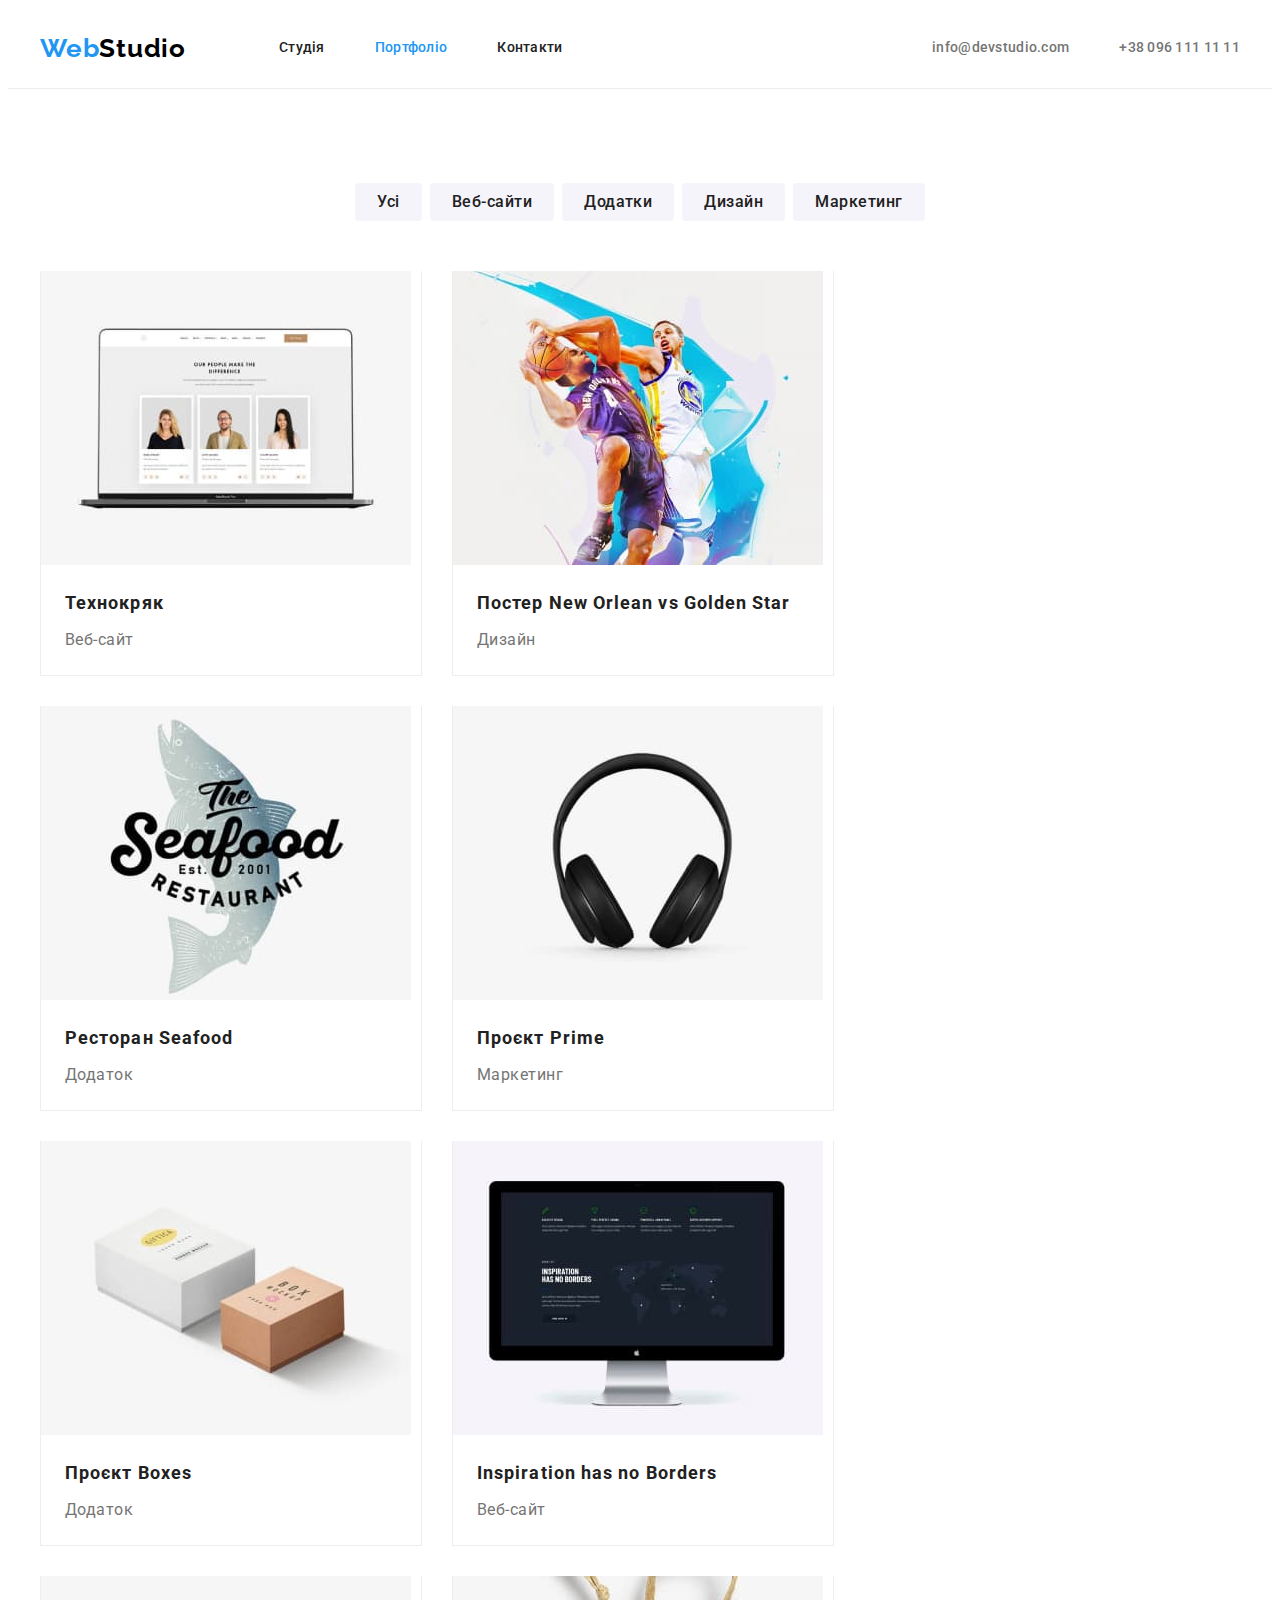
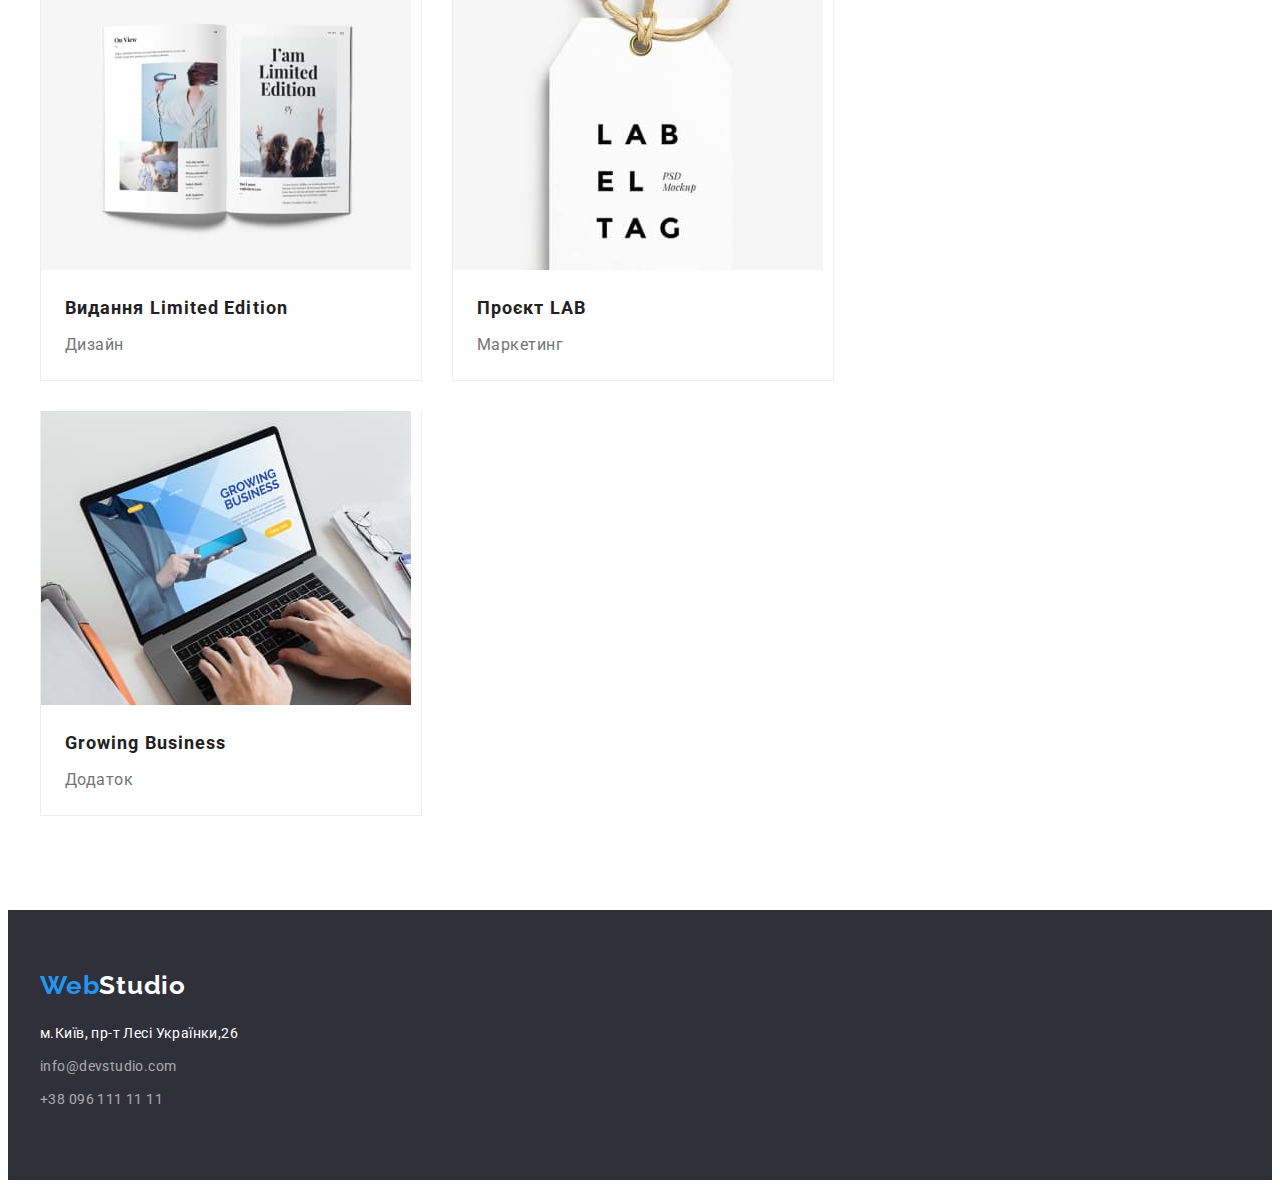
==== portfolio.html @ c578d0a9 "hw4" ====
<!DOCTYPE html>
<html lang="uk">

<head>
    <meta charset="UTF-8" />
    <meta http-equiv="X-UA-Compatible" content="IE=edge" />
    <meta name="viewport" content="width=device-width, initial-scale=1.0" />
    <title>Студія</title>
    <link
        href="https://fonts.googleapis.com/css2?family=Raleway:wght@700&family=Roboto:wght@400;500;700;900&display=swap"
        rel="stylesheet" />
    <link rel="stylesheet" href="https://cdnjs.cloudflare.com/ajax/libs/modern-normalize/1.1.0/modern-normalize.min.css"
        integrity="sha512-wpPYUAdjBVSE4KJnH1VR1HeZfpl1ub8YT/NKx4PuQ5NmX2tKuGu6U/JRp5y+Y8XG2tV+wKQpNHVUX03MfMFn9Q=="
        crossorigin="anonymous" referrerpolicy="no-referrer" />
    <link rel="stylesheet" href="./css/styles.css" />
</head>
<body>
    <header class="header">
        <div class="container header-container header-navigation">
            <a class="logo" href="/index.html"> <span class="logo-part-one">Web</span>Studio</a>
            <nav>
                <ul class="header-list header-navigation">
                    <li class="header-item"><a class="header-link link" href="./index.html">Студія</a></li>
                    <li class="header-item"><a class="header-link link current" href="./portfolio.html">Портфоліо</a></li>
                    <li class="header-item"><a class="header-link link" href="">Контакти</a></li>
                </ul>
            </nav>
            <ul class="header-list-contacts header-navigation">
                <li class="header-mail">
                    <a class="header-link link" href="mailto:info@devstudio.com">info@devstudio.com</a>
                </li>
                <li class="header-tel"><a class="header-link link" href="tel:+380961111111">+38 096 111 11 11</a></li>
            </ul>
        </div>
    </header>
		<main>
			<section class="hero-portfolio">
				<h1 class="visually-hidden">Portfolio</h1>
				<div class="container container-portfolio">
					<ul class="portfolio-list list">
						<li class="portfolio-item"><button class="portfolio-btn" type="button">Усі</button></li>
						<li class="portfolio-item"><button class="portfolio-btn" type="button">Веб-сайти</button></li>
						<li class="portfolio-item"><button class="portfolio-btn" type="button">Додатки</button></li>
						<li class="portfolio-item"><button class="portfolio-btn" type="button">Дизайн</button></li>
						<li class="portfolio-item"><button class="portfolio-btn" type="button">Маркетинг</button></li>
					</ul>
					<ul class="portfolio-information-list list">
						<li class="portfolio-information-item">
							<img src="./images/portfolio-img1.jpg" alt="портфоліо-фото" />
							<div class="portfolio-item-content"
								><h2 class="portfolio-information-title">Технокряк</h2>
								<p class="portfolio-information-text">Веб-сайт</p>
							</div>
						</li>
						<li class="portfolio-information-item">
							<img src="./images/portfolio-img2.jpg" alt="портфоліо-фото" />
							<div class="portfolio-item-content"
								><h2 class="portfolio-information-title">Постер New Orlean vs Golden Star</h2>
								<p class="portfolio-information-text">Дизайн</p></div
							>
						</li>
						<li class="portfolio-information-item">
							<img src="./images/portfolio-img3.jpg" alt="портфоліо-фото" />
							<div class="portfolio-item-content">
								<h2 class="portfolio-information-title">Ресторан Seafood</h2>
								<p class="portfolio-information-text">Додаток</p></div
							>
						</li>
						<li class="portfolio-information-item">
							<img src="./images/portfolio-img4.jpg" alt="портфоліо-фото" />
							<div class="portfolio-item-content"
								><h2 class="portfolio-information-title">Проєкт Prime</h2>
								<p class="portfolio-information-text">Маркетинг</p></div
							>
						</li>
						<li class="portfolio-information-item">
							<img src="./images/portfolio-img5.jpg" alt="портфоліо-фото" />
							<div class="portfolio-item-content"
								><h2 class="portfolio-information-title">Проєкт Boxes</h2>
								<p class="portfolio-information-text">Додаток</p></div
							>
						</li>
						<li class="portfolio-information-item">
							<img src="./images/portfolio-img6.jpg" alt="портфоліо-фото" />
							<div class="portfolio-item-content"
								><h2 class="portfolio-information-title">Inspiration has no Borders</h2>
								<p class="portfolio-information-text">Веб-сайт</p></div
							>
						</li>
						<li class="portfolio-information-item">
							<img src="./images/portfolio-img7.jpg" alt="портфоліо-фото" />
							<div class="portfolio-item-content"
								><h2 class="portfolio-information-title">Видання Limited Edition</h2>
								<p class="portfolio-information-text">Дизайн</p></div
							>
						</li>
						<li class="portfolio-information-item">
							<img src="./images/portfolio-img8.jpg" alt="портфоліо-фото" />
							<div class="portfolio-item-content">
								<h2 class="portfolio-information-title">Проєкт LAB</h2>
								<p class="portfolio-information-text">Маркетинг</p></div
							>
						</li>
						<li class="portfolio-information-item">
							<img src="./images/portfolio-img9.jpg" alt="портфоліо-фото" />
							<div class="portfolio-item-content">
								<h2 class="portfolio-information-title">Growing Business</h2>
								<p class="portfolio-information-text">Додаток</p></div
							>
						</li>
					</ul>
				</div>
			</section>
		</main>
		<footer class="footer">
			<div class="container container-footer">
				<a class="logo footer-logo" href=""> <span class="logo-part-one">Web</span>Studio</a>
				<address>
					<ul class="footer-list list">
						<li class="footer-item">
							<a
								class="footer-item link contacts-address"
								href="https://goo.gl/maps/geFY9pYuJp3y2TrKA"
								target="_blank"
								rel="noopener noreferrer"
							>
								м.Київ, пр-т Лесі Українки,26</a
							>
						</li>
						<li class="footer-item">
							<a class="footer-item-mail link contacts-address" href="mailto:info@devstudio.com"> info@devstudio.com</a>
						</li>
						<li class="footer-item">
							<a class="footer-item-tel link contacts-address" href="tel:+380961111111">+38 096 111 11 11</a>
						</li>
					</ul>
				</address>
			</div>
		</footer>
	</body>
</html>
---- css/styles.css ----
:root {
	--top-color: #000000;
	--common-color: #ffffff;
	--title-common-color: #212121;
	--contact-color: #757575;
	--active-link-color: #2196f3;
	--background-common-color: #2f303a;
}

p,
h1,
h2,
h3,
h4,
h5,
h6 {
	margin: 0;
}

ul,
ol {
	margin: 0;
	padding-left: 0;
	list-style: none;
}

button {
	cursor: pointer;
}

address {
	font-style: normal;
}

.container {
    width: 1200px;
    padding-left: 15px;
    padding-right: 15px;
    margin: 0 auto;
}
/* --------------------body-------------------- */
body {
	background-color: var(--common-color);
	font-family: "Roboto", sans-serif;
	color: var(--top-color);
}

/*------------------- Header -------------------*/
.header {
	border-bottom: 1px solid #ECECEC;
}
.header-container {
	gap: 93px;
}
.header-navigation {
	display: flex;
		align-items: center;
		justify-content: space-between;
}
.header-list {
	gap: 50px;
}
.header-list-contacts {
	margin-left: auto;
	gap: 50px;
}
.logo {
	font-family: "Raleway", sans-serif;
	font-style: normal;
	font-weight: 700;
	font-size: 26px;
	line-height: 1.19;
	letter-spacing: 0.03em;
	color: var(--top-color);
	text-decoration: none;
}
.logo-part-one {
	color: var(--active-link-color);
}

.list {
	list-style: none;
}

.link {
	text-decoration: none;
}

.header-link {
	font-weight: 500;
	font-size: 14px;
	line-height: 1.14;
	letter-spacing: 0.02em;
	color: var(--title-common-color);
	padding: 32px 0;
	display: block;
}
.header-link:hover,
.header-link:focus {
	color: var(--active-link-color);
}

.header-list-contacts a {
	color: var(--contact-color);
}

/* ----------------------HERO------------------------*/
.hero {
	background-color: var(--background-common-color);
padding: 200px 0;
}

.hero-title {
	font-weight: 900;
	font-size: 44px;
	line-height: 1.36;
	text-align: center;
	letter-spacing: 0.06em;
	text-transform: uppercase;
	color: var(--common-color);
    margin-bottom: 40px;
    max-width: 696px;
	margin-left: auto;
		margin-right: auto

}
.hero-btn {
	font-family: inherit;
	font-style: normal;
	font-weight: 700;
	font-size: 16px;
	line-height: 1.88;
	letter-spacing: 0.06em;
	color: var(--common-color);
	background-color: var(--active-link-color);
	display: block;
	margin: 0 auto; 
	padding: 10px 32px;
	background: #2196F3;
		box-shadow: 0px 4px 4px rgba(0, 0, 0, 0.15);
		border-radius: 4px;
		min-width: 216px;
}
.hero-btn:hover,
.hero-btn:focus {
	background-color: #188ce8;
}

/* --------------About---------------- */
.about {
padding: 94px 0;
}
.occupation {
	padding-bottom: 94px;
}
.list {
	display: flex;
	gap: 30px;
}
.about-item {
	width: calc(100% / 3 - 30px);
}

.about-title {
	font-weight: 700;
	font-size: 14px;
	line-height: 1.14;
	letter-spacing: 0.03em;
	text-transform: uppercase;
	color: #212121;
    margin-bottom: 10px;
}
.about-text {
	font-weight: 400;
	font-size: 14px;
	line-height: 1.71;
	letter-spacing: 0.03em;
	color: var(--contact-color);
	max-width: 270px;
}
.title {
	font-weight: 700;
	font-size: 36px;
	line-height: 1.17;
	text-align: center;
	letter-spacing: 0.03em;
	color: var(--title-common-color);
	margin-bottom: 50px;
}

/* -------------------team----------------------- */
.team {
	background: #f5f4fa;
	padding: 94px 0;
}
.team-item {
	width: calc(100% / 4 - 30px);
	background: #FFFFFF;
	box-shadow: 0px 1px 3px rgba(0, 0, 0, 0.12), 0px 1px 1px rgba(0, 0, 0, 0.14), 0px 2px 1px rgba(0, 0, 0, 0.2);
	border-radius: 0px 0px 4px 4px;
}

.team-item-content {
	padding-top: 30px;
	padding-bottom: 30px;
}
.team-title {
	font-weight: 500;
	font-size: 16px;
	line-height: 1.19;
	text-align: center;
	letter-spacing: 0.03em;
	color: var(--title-common-color);
	margin-bottom: 10px;
}
.team-text {
	font-weight: 400;
	font-size: 16px;
	line-height: 1.19;
	text-align: center;
	letter-spacing: 0.03em;
	color: var(--contact-color);
}

/* -------------Footer-------------- */
.footer {
	background: var(--background-common-color);
	padding: 60px 0;
}

.footer-list {
	color: inherit;
	display: block;
}
.footer-logo {
	display: block;
	color: var(--common-color);
	margin-bottom: 20px;
}
.footer-item-mail,
.footer-item-tel {
	font-weight: 400;
	font-size: 14px;
	line-height: 1.72;
	letter-spacing: 0.03em;
	color: rgba(255, 255, 255, 0.6);
}
.footer-item-mail {
	margin-bottom: 9px;
}
.footer-item {
	font-weight: 400;
	font-size: 14px;
	line-height: 1.72;
	letter-spacing: 0.03em;
	color: var(--common-color);
	margin-bottom: 9px;
}
.contacts-address {
	font-style: normal;
	margin-bottom: 9px;
}

/* -------------Portfolio------------- */
.current {
	color: var(--active-link-color);
}
.visually-hidden {
	position: absolute;
	white-space: nowrap;
	width: 1px;
	height: 1px;
	overflow: hidden;
	border: 0;
	padding: 0;
	clip: rect(0 0 0 0);
	clip-path: inset(50%);
	margin: -1px;
}
.hero-portfolio {
	padding: 94px 0;
}
.portfolio-list { 
	display: flex;
	justify-content: center;
	gap: 8px;
	margin-bottom: 50px;
}
.portfolio-information-list {
	display: flex;
	flex-wrap: wrap;
	gap: 30px;
}

.portfolio-item {
	font-weight: 500;
	font-size: 16px;
	line-height: 1.62;
	text-align: center;
	letter-spacing: 0.03em;
	color: var(--common-color);
}
.portfolio-item-content {
	padding-top: 20px;
	padding-bottom: 20px;
	padding-left: 24px;
	padding-right: 24px;
}
.portfolio-btn {
	font-family: inherit;
	font-weight: 500;
	font-size: 16px;
	line-height: 1.62;
	text-align: center;
	letter-spacing: 0.03em;
	color: var(--title-common-color);
	cursor: pointer;
	border: none;
	background: #F5F4FA;
	border-radius: 4px;
	padding: 6px 22px;
}
.portfolio-btn:hover,
.portfolio-btn:focus {
	background-color: var(--active-link-color);
	color: var(--common-color);
}
img {
	display: block;
	max-width: 100%;
	height: auto;
}
.portfolio-information-item {
	border-bottom: 1px solid #EEEEEE;
	border-right: 1px solid #EEEEEE;
	border-left: 1px solid #EEEEEE;
	width: calc((100% - 60px) / 3);
}
.portfolio-information-title {
	font-weight: 700;
	font-size: 18px;
	line-height: 2;
	letter-spacing: 0.06em;
	color: var(--title-common-color);
	margin-bottom: 4px;
}

.portfolio-information-text {
	font-weight: 400;
	font-size: 16px;
	line-height: 1.88;
	letter-spacing: 0.03em;
	color: var(--contact-color);
}
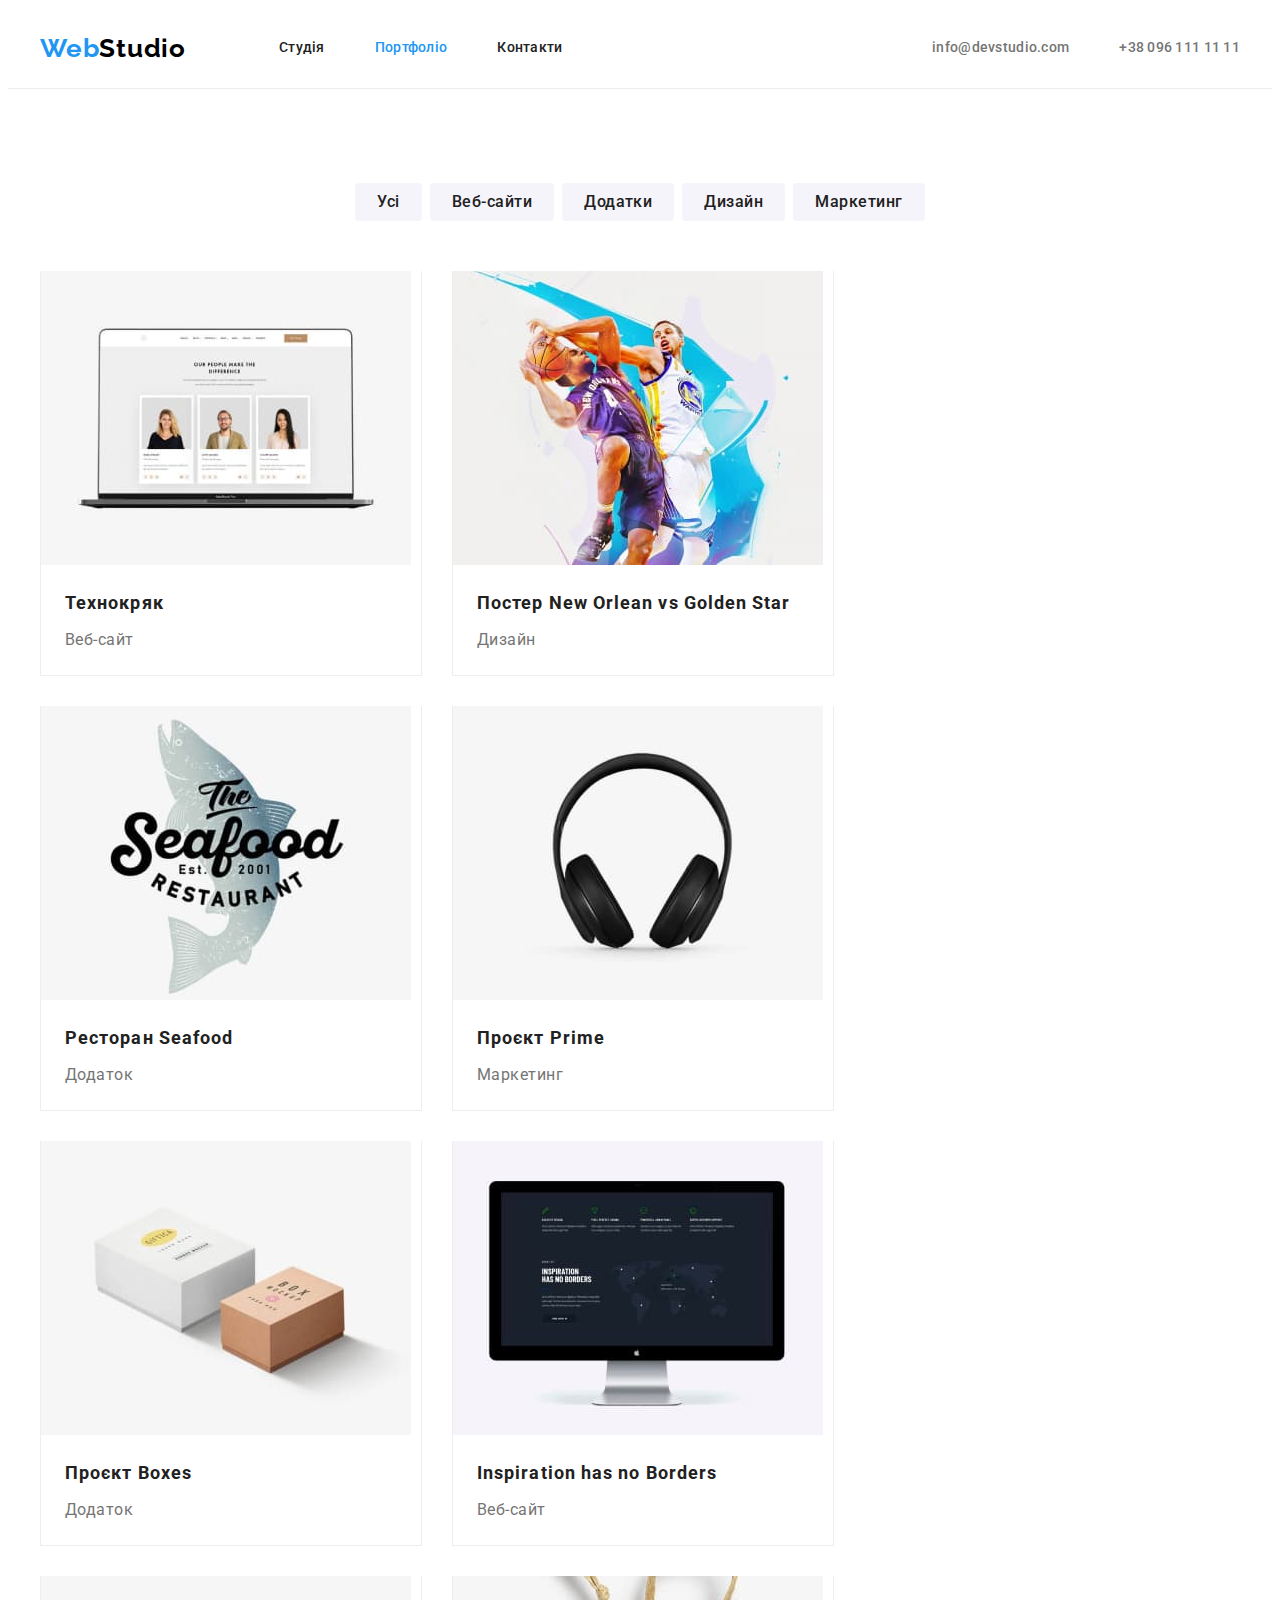
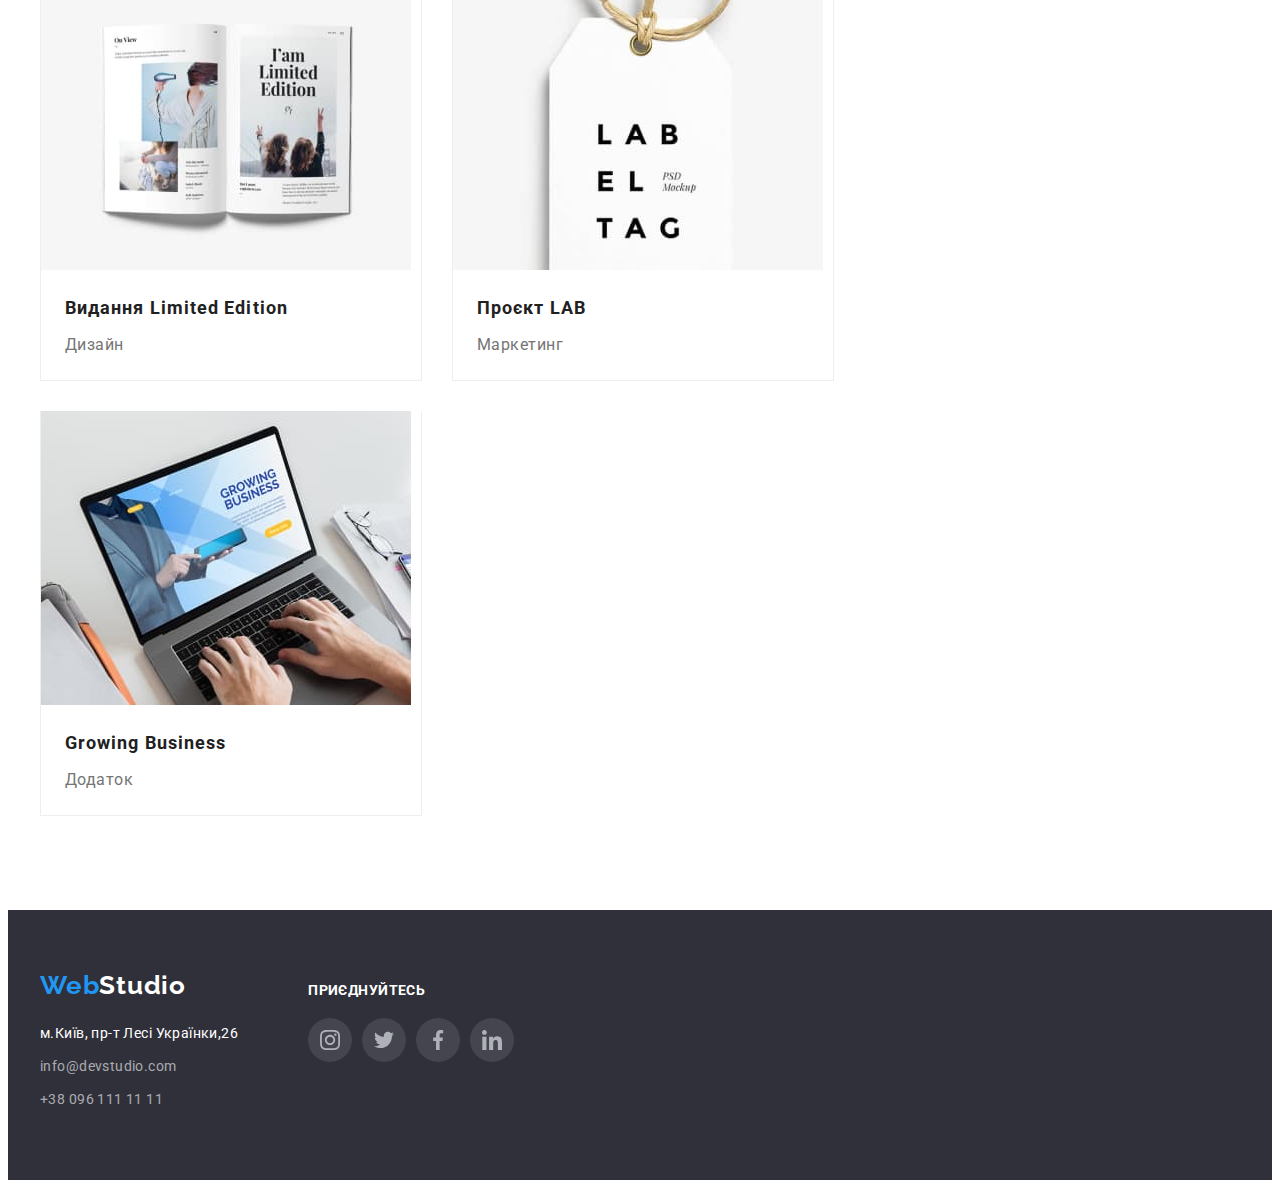
==== commit 39eb5198: "update" ====
--- a/portfolio.html
+++ b/portfolio.html
@@ -113,29 +113,61 @@
 			</section>
 		</main>
 		<footer class="footer">
-			<div class="container container-footer">
-				<a class="logo footer-logo" href=""> <span class="logo-part-one">Web</span>Studio</a>
-				<address>
-					<ul class="footer-list list">
-						<li class="footer-item">
-							<a
-								class="footer-item link contacts-address"
-								href="https://goo.gl/maps/geFY9pYuJp3y2TrKA"
-								target="_blank"
-								rel="noopener noreferrer"
-							>
-								м.Київ, пр-т Лесі Українки,26</a
-							>
+			<div class="container">
+				<div class="container-footer">
+					<a class="logo footer-logo" href=""> <span class="logo-part-one">Web</span>Studio</a>
+					<address>
+						<ul class="footer-list list">
+							<li class="footer-item">
+								<a class="footer-item link contacts-address" href="https://goo.gl/maps/geFY9pYuJp3y2TrKA"
+									target="_blank" rel="noopener noreferrer">
+									м.Київ, пр-т Лесі Українки,26</a>
+							</li>
+							<li class="footer-item">
+								<a class="footer-item-mail link contacts-address" href="mailto:info@devstudio.com">
+									info@devstudio.com</a>
+							</li>
+							<li class="footer-item">
+								<a class="footer-item-tel link contacts-address" href="tel:+380961111111">+38 096 111 11 11</a>
+							</li>
+						</ul>
+					</address>
+				</div>
+				<div class="container-footer-second">
+					<p class="footer-soc-title">приєднуйтесь</p>
+					<ul class="list">
+						<li class="team-soc-item">
+							<a class="team-soc-link" href="">
+								<svg class="team-soc-icon" width="20" height="20">
+									<use href="./images/symbol-defs.svg#icon-instagram"></use>
+								</svg>
+							</a>
 						</li>
-						<li class="footer-item">
-							<a class="footer-item-mail link contacts-address" href="mailto:info@devstudio.com"> info@devstudio.com</a>
+						<li class="team-soc-item">
+							<a class="team-soc-link" href="">
+								<svg class="team-soc-icon" width="20" height="20">
+									<use href="./images/symbol-defs.svg#icon-twitter"></use>
+								</svg>
+							</a>
 						</li>
-						<li class="footer-item">
-							<a class="footer-item-tel link contacts-address" href="tel:+380961111111">+38 096 111 11 11</a>
+						<li class="team-soc-item">
+							<a class="team-soc-link" href="">
+								<svg class="team-soc-icon" width="20" height="20">
+									<use href="./images/symbol-defs.svg#icon-facebook"></use>
+								</svg>
+							</a>
+						</li>
+						<li class="team-soc-item">
+							<a class="team-soc-link" href="">
+								<svg class="team-soc-icon" width="20" height="20">
+									<use href="./images/symbol-defs.svg#icon-linkedin"></use>
+								</svg>
+							</a>
 						</li>
 					</ul>
-				</address>
-			</div>
+				</div>
+				</divc>
 		</footer>
-	</body>
-</html>
+		</body>
+		
+		</html>--- a/css/styles.css
+++ b/css/styles.css
@@ -33,10 +33,10 @@
 }
 
 .container {
-    width: 1200px;
-    padding-left: 15px;
-    padding-right: 15px;
-    margin: 0 auto;
+	width: 1200px;
+	padding-left: 15px;
+	padding-right: 15px;
+	margin: 0 auto;
 }
 /* --------------------body-------------------- */
 body {
@@ -47,15 +47,15 @@
 
 /*------------------- Header -------------------*/
 .header {
-	border-bottom: 1px solid #ECECEC;
+	border-bottom: 1px solid #ececec;
 }
 .header-container {
 	gap: 93px;
 }
 .header-navigation {
 	display: flex;
-		align-items: center;
-		justify-content: space-between;
+	align-items: center;
+	justify-content: space-between;
 }
 .header-list {
 	gap: 50px;
@@ -95,9 +95,10 @@
 	padding: 32px 0;
 	display: block;
 }
-.header-link:hover,
-.header-link:focus {
-	color: var(--active-link-color);
+.header-mail:hover, .contacts-item, 
+.header-mail:focus, .contacts-item{
+	/* color:#188ce8; */
+	fill: currentColor;
 }
 
 .header-list-contacts a {
@@ -107,7 +108,11 @@
 /* ----------------------HERO------------------------*/
 .hero {
 	background-color: var(--background-common-color);
-padding: 200px 0;
+	background-image: linear-gradient(rgba(47, 48, 58, 0.4), rgba(47, 48, 58, 0.4)), url(../images/hero-bg.jpg);
+	background-repeat: no-repeat;
+	background-position: center;
+	background-size: cover;
+	padding: 200px 0;
 }
 
 .hero-title {
@@ -118,11 +123,10 @@
 	letter-spacing: 0.06em;
 	text-transform: uppercase;
 	color: var(--common-color);
-    margin-bottom: 40px;
-    max-width: 696px;
+	margin-bottom: 40px;
+	max-width: 696px;
 	margin-left: auto;
-		margin-right: auto
-
+	margin-right: auto;
 }
 .hero-btn {
 	font-family: inherit;
@@ -134,12 +138,12 @@
 	color: var(--common-color);
 	background-color: var(--active-link-color);
 	display: block;
-	margin: 0 auto; 
+	margin: 0 auto;
 	padding: 10px 32px;
-	background: #2196F3;
-		box-shadow: 0px 4px 4px rgba(0, 0, 0, 0.15);
-		border-radius: 4px;
-		min-width: 216px;
+	background: #2196f3;
+	box-shadow: 0px 4px 4px rgba(0, 0, 0, 0.15);
+	border-radius: 4px;
+	min-width: 216px;
 }
 .hero-btn:hover,
 .hero-btn:focus {
@@ -148,8 +152,19 @@
 
 /* --------------About---------------- */
 .about {
-padding: 94px 0;
-}
+	padding: 94px 0;
+}
+
+.about-item-bg {
+	background: #f5f4fa;
+	border-radius: 4px;
+	width: 270px;
+	height: 120px;
+	display: flex;
+	justify-content: center;
+	align-items: center;
+}
+
 .occupation {
 	padding-bottom: 94px;
 }
@@ -168,7 +183,8 @@
 	letter-spacing: 0.03em;
 	text-transform: uppercase;
 	color: #212121;
-    margin-bottom: 10px;
+	margin-bottom: 10px;
+	margin-top: 30px;
 }
 .about-text {
 	font-weight: 400;
@@ -195,10 +211,37 @@
 }
 .team-item {
 	width: calc(100% / 4 - 30px);
-	background: #FFFFFF;
+	background: #ffffff;
 	box-shadow: 0px 1px 3px rgba(0, 0, 0, 0.12), 0px 1px 1px rgba(0, 0, 0, 0.14), 0px 2px 1px rgba(0, 0, 0, 0.2);
 	border-radius: 0px 0px 4px 4px;
 }
+.team-soc-list {
+	display: flex;
+	justify-content: center;
+	gap: 10px;
+}
+.team-soc-link {
+	display: flex;
+	align-items: center;
+	width: 44px;
+	height: 44px;
+	border-radius: 50%;
+	justify-content: center;
+}
+
+.team-soc-icon {
+	fill: #afb1b8;
+}
+
+.team-soc-link:hover, 
+.team-soc-link:focus {
+	background-color: #2196F3;
+}
+.team-soc-link:hover .team-soc-icon,
+.team-soc-link:focus .team-soc-icon {
+	fill: #ffffff; 
+}
+
 
 .team-item-content {
 	padding-top: 30px;
@@ -220,14 +263,71 @@
 	text-align: center;
 	letter-spacing: 0.03em;
 	color: var(--contact-color);
+	margin-bottom: 16px;
+}
+
+/* ----------------CLIENTS--------------- */
+.clients {
+	padding-top: 94px;
+	padding-bottom: 94px;
+	background-color: #F5F5F5;
+}
+.clients-list { 
+	display: flex;
+	justify-content: center;
+	align-items: center;
+}
+
+.clients-item {
+	background-color: transparent;
+	border: 1px solid #AFB1B8;
+	border-radius: 4px;
+	width: 170px;
+	height: 92px;
+	gap: 30px;
+}
+.clients-link {
+	display: flex;
+	justify-content: center;
+	align-items: center;
+	width: 170px;
+		height: 92px;
+
+}
+.clients-icon {
+	fill: #afb1b8;
+	width: 100%;
+	
+	display: flex;
+	justify-content: center;
+	align-items: center;
+}
+
+.clients-icon:hover,
+.clients-icon:focus {
+	fill: #2196F3;
+}
+.clients-item:hover,
+.clients-item:focus {
+	border:1px solid #2196F3;
 }
 
 /* -------------Footer-------------- */
 .footer {
 	background: var(--background-common-color);
 	padding: 60px 0;
-}
-
+	align-items: baseline;
+	padding-top: 60px;
+	padding-bottom: 60px;
+}
+.footer-soc-title {
+		font-weight: 700;
+		font-size: 14px;
+		line-height: 16px;
+		letter-spacing: 0.03em;
+		text-transform: uppercase;
+		color: #FFFFFF;
+}
 .footer-list {
 	color: inherit;
 	display: block;
@@ -260,7 +360,24 @@
 	font-style: normal;
 	margin-bottom: 9px;
 }
-
+.footer .container {
+	display: flex;
+}
+.container-footer {
+	margin-right: 70px;
+}
+.container-footer-second{
+	margin-top: 12px;
+}
+.footer-soc-title {
+	margin-bottom: 20px;
+}
+.container-footer-second .list {
+	gap: 10px;
+}
+.team-soc-link {
+	background: rgba(255, 255, 255, 0.1);
+}
 /* -------------Portfolio------------- */
 .current {
 	color: var(--active-link-color);
@@ -280,7 +397,7 @@
 .hero-portfolio {
 	padding: 94px 0;
 }
-.portfolio-list { 
+.portfolio-list {
 	display: flex;
 	justify-content: center;
 	gap: 8px;
@@ -316,7 +433,7 @@
 	color: var(--title-common-color);
 	cursor: pointer;
 	border: none;
-	background: #F5F4FA;
+	background: #f5f4fa;
 	border-radius: 4px;
 	padding: 6px 22px;
 }
@@ -331,10 +448,15 @@
 	height: auto;
 }
 .portfolio-information-item {
-	border-bottom: 1px solid #EEEEEE;
-	border-right: 1px solid #EEEEEE;
-	border-left: 1px solid #EEEEEE;
+	border-bottom: 1px solid #eeeeee;
+	border-right: 1px solid #eeeeee;
+	border-left: 1px solid #eeeeee;
 	width: calc((100% - 60px) / 3);
+}
+
+.portfolio-information-item:hover,
+.portfolio-information-item:focus {
+		box-shadow: 0px 1px 1px rgba(0, 0, 0, 0.12), 0px 4px 4px rgba(0, 0, 0, 0.06), 1px 4px 6px rgba(0, 0, 0, 0.16);
 }
 .portfolio-information-title {
 	font-weight: 700;
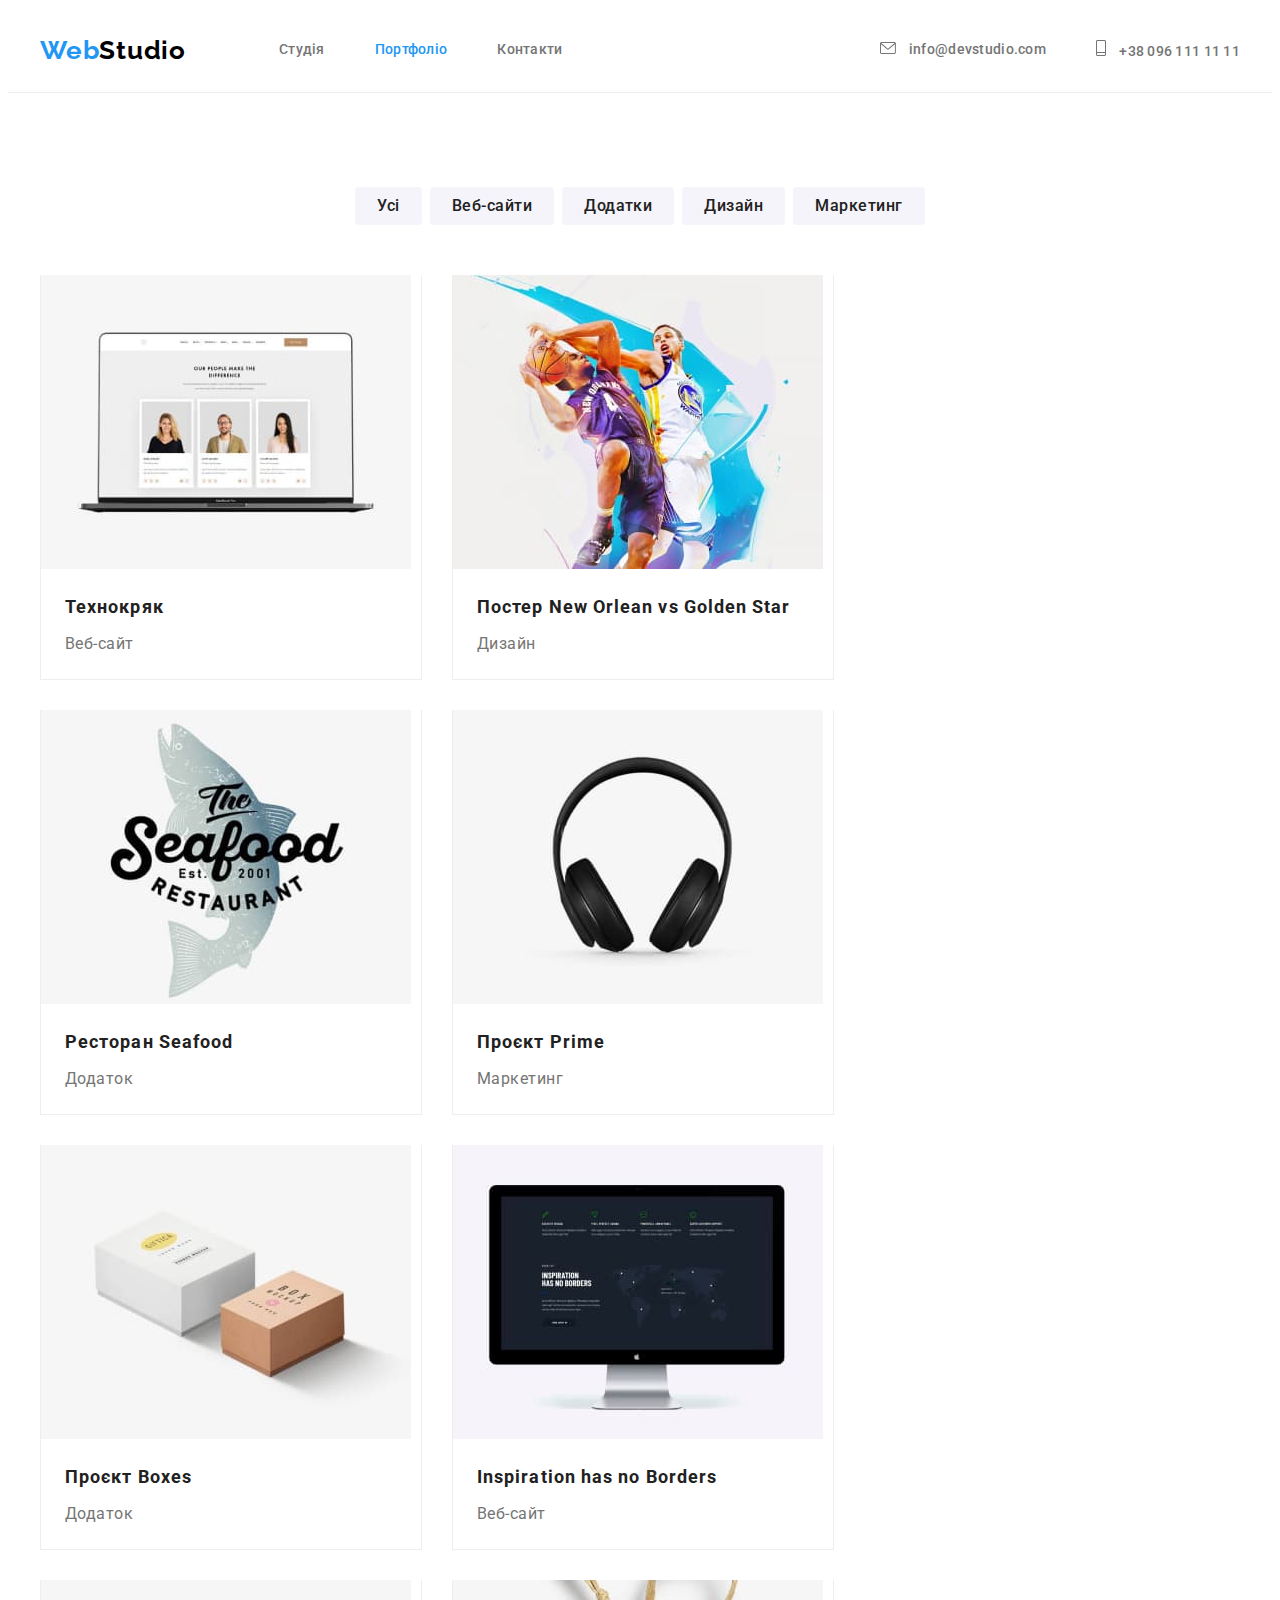
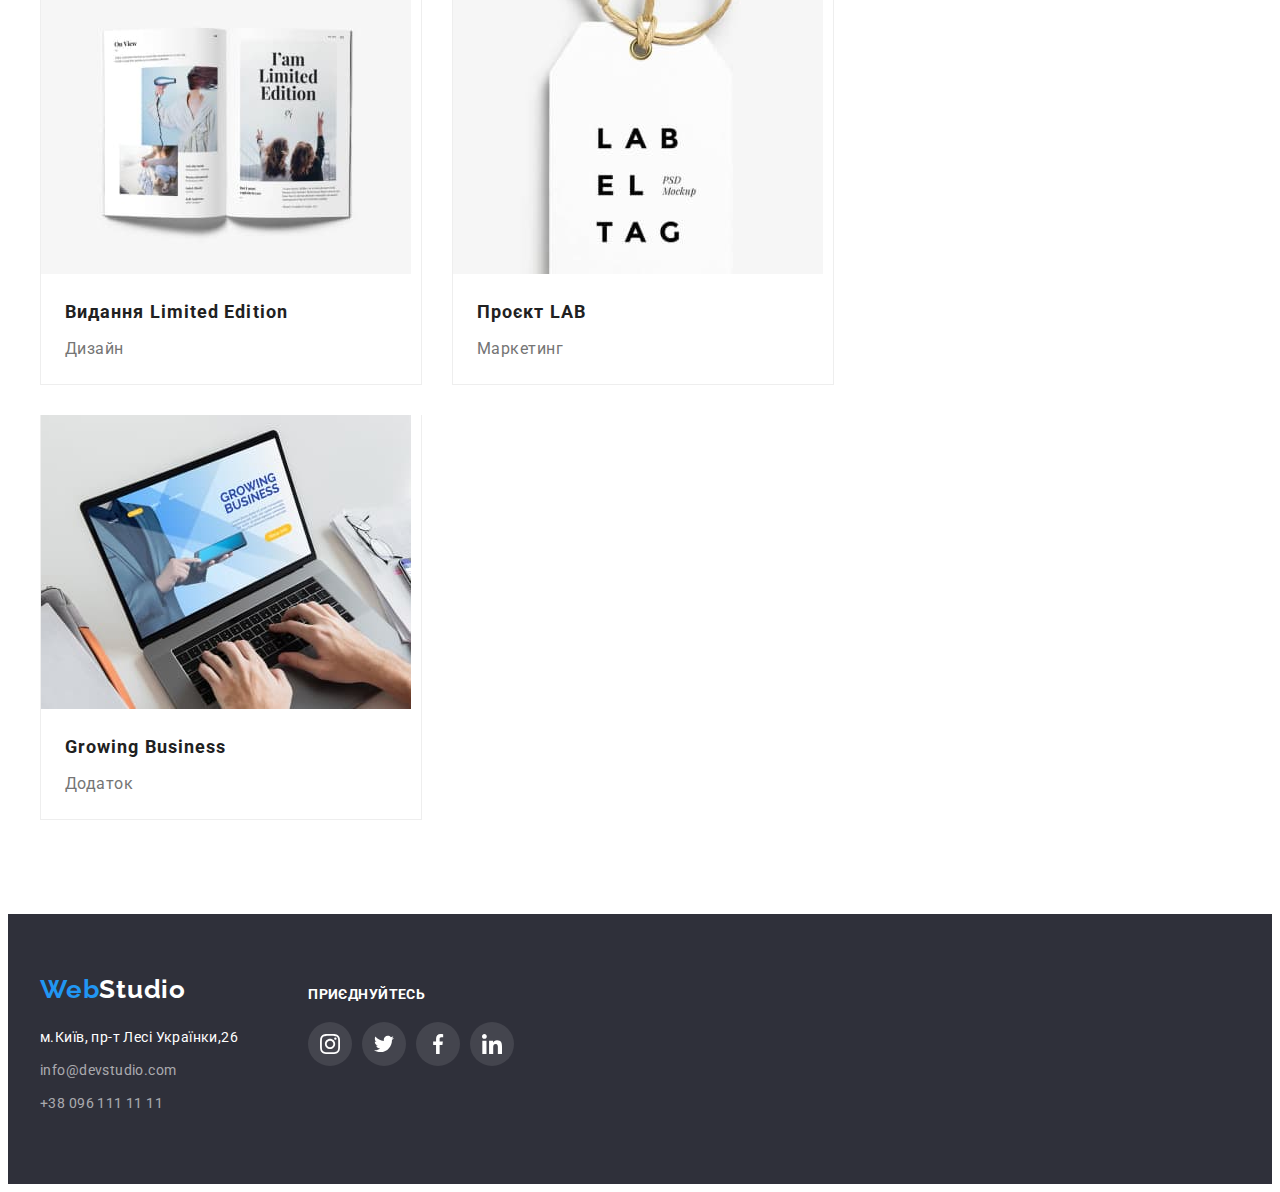
==== commit 370df3ad: "update" ====
--- a/portfolio.html
+++ b/portfolio.html
@@ -15,24 +15,32 @@
     <link rel="stylesheet" href="./css/styles.css" />
 </head>
 <body>
-    <header class="header">
-        <div class="container header-container header-navigation">
-            <a class="logo" href="/index.html"> <span class="logo-part-one">Web</span>Studio</a>
-            <nav>
-                <ul class="header-list header-navigation">
-                    <li class="header-item"><a class="header-link link" href="./index.html">Студія</a></li>
-                    <li class="header-item"><a class="header-link link current" href="./portfolio.html">Портфоліо</a></li>
-                    <li class="header-item"><a class="header-link link" href="">Контакти</a></li>
-                </ul>
-            </nav>
-            <ul class="header-list-contacts header-navigation">
-                <li class="header-mail">
-                    <a class="header-link link" href="mailto:info@devstudio.com">info@devstudio.com</a>
-                </li>
-                <li class="header-tel"><a class="header-link link" href="tel:+380961111111">+38 096 111 11 11</a></li>
-            </ul>
-        </div>
-    </header>
+<header class="header">
+	<div class="container header-container header-navigation">
+		<a class="logo" href=""> <span class="logo-part-one">Web</span>Studio</a>
+		<nav>
+			<ul class="header-list header-navigation">
+				<li class="header-item"><a class="header-link link" href="./index.html">Студія</a></li>
+				<li class="header-item"><a class="header-link link current" href="./portfolio.html">Портфоліо</a></li>
+				<li class="header-item"><a class="header-link link" href="">Контакти</a></li>
+			</ul>
+		</nav>
+		<ul class="header-list-contacts header-navigation">
+			<li class="header-mail">
+				<a class="header-link link" href="mailto:info@devstudio.com">
+					<svg class="contacts-item" width="16" height="12">
+						<use href="./images/symbol-defs.svg#icon-envelope"></use>
+					</svg>
+					info@devstudio.com</a>
+			</li>
+			<li class="header-tel"><a class="header-link link" href="tel:+380961111111">
+					<svg class="contacts-item" width="10" height="16">
+						<use href="./images/symbol-defs.svg#icon-phone"></use>
+					</svg>
+					+38 096 111 11 11</a></li>
+		</ul>
+	</div>
+</header>
 		<main>
 			<section class="hero-portfolio">
 				<h1 class="visually-hidden">Portfolio</h1>
--- a/css/styles.css
+++ b/css/styles.css
@@ -91,18 +91,24 @@
 	font-size: 14px;
 	line-height: 1.14;
 	letter-spacing: 0.02em;
-	color: var(--title-common-color);
+	color: var(--contact-color);
 	padding: 32px 0;
 	display: block;
 }
-.header-mail:hover, .contacts-item, 
-.header-mail:focus, .contacts-item{
+
+.contacts-item{
+	margin-right: 10px;
+}
+
+.header-link:hover, .contacts-item, 
+.header-link:focus, .contacts-item{
 	/* color:#188ce8; */
 	fill: currentColor;
 }
 
-.header-list-contacts a {
-	color: var(--contact-color);
+.header-list-contacts a:hover,
+.header-list-contacts a:focus {
+	color: var(--active-link-color);
 }
 
 /* ----------------------HERO------------------------*/
@@ -144,6 +150,7 @@
 	box-shadow: 0px 4px 4px rgba(0, 0, 0, 0.15);
 	border-radius: 4px;
 	min-width: 216px;
+	border: none;
 }
 .hero-btn:hover,
 .hero-btn:focus {
@@ -158,7 +165,6 @@
 .about-item-bg {
 	background: #f5f4fa;
 	border-radius: 4px;
-	width: 270px;
 	height: 120px;
 	display: flex;
 	justify-content: center;
@@ -270,7 +276,6 @@
 .clients {
 	padding-top: 94px;
 	padding-bottom: 94px;
-	background-color: #F5F5F5;
 }
 .clients-list { 
 	display: flex;
@@ -290,21 +295,13 @@
 	display: flex;
 	justify-content: center;
 	align-items: center;
-	width: 170px;
-		height: 92px;
-
-}
-.clients-icon {
 	fill: #afb1b8;
 	width: 100%;
-	
-	display: flex;
-	justify-content: center;
-	align-items: center;
-}
-
-.clients-icon:hover,
-.clients-icon:focus {
+	height: 100%;
+}
+
+.clients-link:hover,
+.clients-link:focus {
 	fill: #2196F3;
 }
 .clients-item:hover,
@@ -377,6 +374,10 @@
 }
 .team-soc-link {
 	background: rgba(255, 255, 255, 0.1);
+	color: #FFFFFF;
+}
+.team-soc-icon {
+	fill: #FFFFFF;
 }
 /* -------------Portfolio------------- */
 .current {
